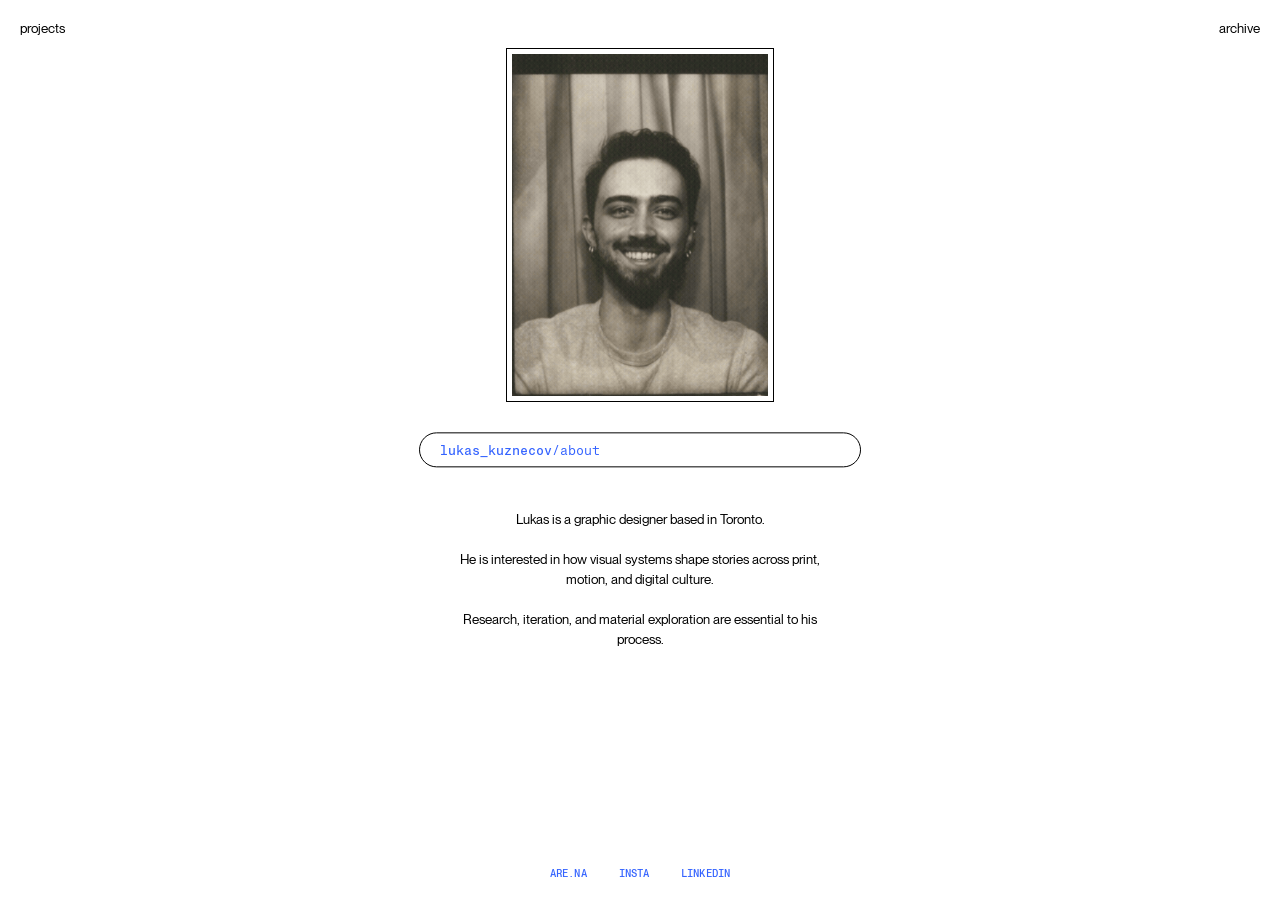
==== about.html @ 9484e3fe "Add portfolio files" ====
<!DOCTYPE html>
<html lang="en">
<head>
    <meta charset="UTF-8">
    <meta name="viewport" content="width=device-width, initial-scale=1.0">
    <title>About</title>
    <link rel="stylesheet" href="portfolio.css">
</head>
<body data-page="about">

    <nav class="menu-bar">
        <div class="menu-left">
            <span class="menu-name">LUKAS_KUZNECOV</span>
            <span class="menu-active-area"><span class="menu-active-label"></span><span class="menu-active-sizer" aria-hidden="true">/projects</span></span><span class="menu-hover-area"><span class="menu-hover-label"></span><span class="menu-hover-sizer" aria-hidden="true">/fashion_neurosis/editorial</span></span>
        </div>
    </nav>

    <a href="portfolio.html" class="corner-nav corner-left">PROJECTS</a>
    <a href="archive.html" class="corner-nav corner-right">ARCHIVE</a>

    <main class="about-page">
        <div class="about-above">
            <div class="about-card">
                <img src="about/portrait.gif" alt="Portrait">
            </div>
        </div>
        <div class="about-below">
            <p class="about-text">Lukas is a graphic designer based in Toronto.<br><br>He is interested in how visual systems shape stories across print, motion, and digital culture.<br><br>Research, iteration, and material exploration are essential to his process.</p>
        </div>
    </main>

    <footer class="about-footer">
        <a href="https://www.are.na/lukas-kuznecov/channels" target="_blank" class="about-footer-link">ARE.NA</a>
        <a href="https://www.instagram.com/lukacyte/" target="_blank" class="about-footer-link">INSTA</a>
        <a href="https://www.linkedin.com/in/lukaskuznecov/" target="_blank" class="about-footer-link">LINKEDIN</a>
    </footer>

    <script src="portfolio.js"></script>
</body>
</html>
---- portfolio.css ----
@font-face {
    font-family: 'PP Neue Montreal Mono';
    src: url('fonts/Neue Montreal Mono/web/PPNeueMontrealMono-Regular.woff2') format('woff2'),
         url('fonts/Neue Montreal Mono/web/PPNeueMontrealMono-Regular.woff') format('woff');
    font-weight: 400;
    font-style: normal;
}

@font-face {
    font-family: 'PP Neue Montreal Mono';
    src: url('fonts/Neue Montreal Mono/web/PPNeueMontrealMono-Medium.woff2') format('woff2'),
         url('fonts/Neue Montreal Mono/web/PPNeueMontrealMono-Medium.woff') format('woff');
    font-weight: 500;
    font-style: normal;
}

@font-face {
    font-family: 'PP Neue Montreal Mono';
    src: url('fonts/Neue Montreal Mono/web/PPNeueMontrealMono-Light.woff2') format('woff2'),
         url('fonts/Neue Montreal Mono/web/PPNeueMontrealMono-Light.woff') format('woff');
    font-weight: 300;
    font-style: normal;
}

* {
    margin: 0;
    padding: 0;
    box-sizing: border-box;
}

body {
    background-color: #ffffff;
    min-height: 100vh;
    font-family: 'PP Neue Montreal Mono', monospace;
    text-transform: lowercase;
    overflow-x: clip;
}

html {
    overflow-x: clip;
}

#three-container {
    position: fixed;
    top: 100px;
    left: 100px;
    right: 100px;
    bottom: 100px;
    z-index: 0;
    cursor: grab;
}

#three-container:active {
    cursor: grabbing;
}

.menu-bar {
    position: fixed;
    z-index: 9999;
    top: 50%;
    left: 50%;
    transform: translate(-50%, -50%);
    width: max-content;
    font-size: clamp(7px, 1.9vw, 13.33px);
    height: 2.65em;
    border-radius: 1.65em;
    border: 1.8px solid #000000;
    background-color: rgba(255, 255, 255, 0.8);
    display: flex;
    align-items: center;
    transition: top 1.1s cubic-bezier(0.76, 0, 0.24, 1),
                transform 1.1s cubic-bezier(0.76, 0, 0.24, 1);
}

.menu-bar.project-open {
    top: 28px;
    transform: translate(-50%, 0);
}

.menu-left {
    display: flex;
    align-items: center;
    margin-left: 1.5em;
    margin-right: 1.5em;
    white-space: nowrap;
}

/* ── Corner navigation links ──────────────────────────────────────────────── */
.corner-nav {
    position: fixed;
    top: 20px;
    font-family: 'PP Neue Montreal', sans-serif;
    font-weight: 400;
    font-size: clamp(7px, 1.9vw, 13.33px);
    color: #000000;
    text-decoration: none;
    z-index: 9999;
    user-select: none;
    white-space: nowrap;
    transition: opacity 0.5s ease;
}

.corner-nav.card-open {
    opacity: 0;
    pointer-events: none;
}

.corner-left {
    left: 20px;
}

.corner-right {
    right: 20px;
}

.corner-nav:hover {
    animation: flash 1.2s ease-in-out infinite;
}

@keyframes flash {
    0%, 100% { opacity: 1;   }
    50%       { opacity: 0.3; }
}

.menu-name {
    font-family: 'PP Neue Montreal Mono', monospace;
    font-weight: 500;
    color: #3463FF;
    user-select: none;
    white-space: nowrap;
}


/* Page sections */
.page {
    display: none;
}

.page.active-page {
    display: block;
}

/* Projects feed */
.projects-feed {
    position: relative;
}

.project-card {
    display: inline-flex;
    flex-direction: column;
    border: 1.8px solid #000000;
    border-radius: 0;
    padding: 5px;
    background: #ffffff;
    position: absolute;
    z-index: 1;
    cursor: pointer;
    user-select: none;
    transition: width  1.1s cubic-bezier(0.76, 0, 0.24, 1),
                height 1.1s cubic-bezier(0.76, 0, 0.24, 1),
                left   1.1s cubic-bezier(0.76, 0, 0.24, 1),
                top    1.1s cubic-bezier(0.76, 0, 0.24, 1),
                border-color 1.1s ease;
}

.project-card.bg-faded {
    border-color: transparent;
}

.project-card.expanded {
    cursor: pointer;
    z-index: 100;
}

.project-card.vertical.expanded {
    align-items: flex-start;
}

.project-card.horizontal img:not(.card-grid-img):not(.hover-img-preview) {
    display: block;
    width: auto;
    max-width: 90vw;
    height: auto;
    transition: width  1.1s cubic-bezier(0.76, 0, 0.24, 1),
                height 1.1s cubic-bezier(0.76, 0, 0.24, 1);
}

.project-card.vertical img:not(.card-grid-img):not(.hover-img-preview) {
    display: block;
    width: auto;
    max-width: 90vw;
    height: auto;
    transition: width 1.1s cubic-bezier(0.76, 0, 0.24, 1),
                height 1.1s cubic-bezier(0.76, 0, 0.24, 1);
}

/* ── Progressive blur-up for preview images ──────────────────────────────── */
.project-card > img:not(.card-grid-img):not(.hover-img-preview) {
    filter: blur(16px);
    transform: scale(1.04);
    transition: filter 0.9s ease, transform 0.9s ease,
                width  1.1s cubic-bezier(0.76, 0, 0.24, 1),
                height 1.1s cubic-bezier(0.76, 0, 0.24, 1);
    will-change: filter, transform;
}

.project-card > img.preview-loaded:not(.card-grid-img):not(.hover-img-preview) {
    filter: blur(0px);
    transform: scale(1);
}

.menu-active-area {
    position: relative;
    display: inline-block;
    white-space: nowrap;
}

.menu-active-sizer {
    display: inline-block;
    visibility: hidden;
    pointer-events: none;
    user-select: none;
    white-space: nowrap;
}

.menu-active-label {
    position: absolute;
    left: 0;
    top: 0;
    font-family: 'PP Neue Montreal Mono', monospace;
    color: #3463FF;
    white-space: nowrap;
    display: inline-block;
    opacity: 1;
    transition: opacity 0.5s ease;
}

.menu-hover-area {
    position: relative;
    display: inline-block;
    white-space: nowrap;
}

.menu-hover-sizer {
    display: inline-block;
    visibility: hidden;
    pointer-events: none;
    user-select: none;
    white-space: nowrap;
}

.menu-hover-label {
    position: absolute;
    left: 0;
    top: 0;
    color: #3463FF;
    white-space: nowrap;
    opacity: 0;
    transition: opacity 0.2s ease;
}

.menu-hover-label.visible {
    opacity: 1;
}


/* ── PP Neue Montreal (non-mono) ──────────────────────────────────────────── */
@font-face {
    font-family: 'PP Neue Montreal';
    src: url('fonts/Neue Montreal /PPNeueMontreal-Regular.woff2') format('woff2'),
         url('fonts/Neue Montreal /PPNeueMontreal-Regular.woff') format('woff');
    font-weight: 400;
    font-style: normal;
}

/* ── Expanded card detail layout ─────────────────────────────────────────── */
.card-detail {
    display: none;
    opacity: 0;
    transition: opacity 0.45s ease;
    padding: 20px 0 24px 0;
    width: 100%;
}

.card-detail.visible {
    opacity: 1;
}

.card-video {
    display: block;
    width: 100%;
    aspect-ratio: 16 / 9;
    margin-top: 32px;
    border: none;
}

.card-img-grid {
    display: flex;
    flex-direction: column;
    gap: 8px;
    margin-top: 32px;
    width: 100%;
}

.card-grid-img {
    display: block;
    width: 100%;
    height: auto;
}

.card-img-row {
    display: flex;
    flex-direction: row;
    gap: 8px;
    margin-top: 32px;
    width: 100%;
    padding-left: 32px;
    padding-right: 32px;
    box-sizing: border-box;
}

.card-img-row .card-grid-img {
    flex: 1 1 0;
    width: 0;
    height: auto;
    object-fit: cover;
}

.card-video-duo {
    display: flex;
    flex-direction: column;
    gap: 8px;
    margin-top: 32px;
    width: 100%;
}

.card-video-duo .card-video {
    width: 100%;
    margin-top: 0;
}

@media (min-width: 768px) {
    .card-video-duo {
        margin-top: 24px;
    }
}

@media (max-width: 767px) {
    .card-video-duo {
        padding-left: 0;
        padding-right: 0;
    }
}

.card-video-pair {
    display: flex;
    flex-direction: row;
    gap: 8px;
    margin-top: 32px;
    width: 100%;
}

.card-video-pair-item {
    min-width: 0;
}

.card-video-pair-item .card-video {
    display: block;
    width: 100%;
    height: 100%;
    margin-top: 0;
    aspect-ratio: unset;
}

.card-video-gap {
    display: block;
    height: 24px;
}

/* Rotation wrapper: contains a portrait iframe rotated 90° to appear landscape */
.card-video-rotate-wrap {
    position: relative;
    overflow: hidden;
    margin-top: 32px;
    width: 100%;
}

.card-video--rotated {
    position: absolute;
    transform: rotate(90deg);
    transform-origin: center center;
    margin-top: 0;
    border: none;
}

.card-image-grid {
    display: flex;
    gap: 25px;
    margin-top: 25px;
    margin-left: auto;
    padding-right: 3px;
}

.card-image-grid-col {
    flex: 1;
    min-width: 0;
    overflow: hidden;
}

.card-image-grid-col--span2 {
    flex: 2;
}

.card-grid-img {
    display: block;
    width: 100%;
    max-width: 100%;
    height: auto;
}

.card-grid-video {
    display: block;
    width: 100%;
    aspect-ratio: 16 / 9;
    border: none;
}

.card-title {
    font-family: 'PP Neue Montreal Mono', monospace;
    font-weight: 400;
    letter-spacing: -0.09em;
    line-height: 1;
    white-space: nowrap;
    text-transform: uppercase;
    color: #3463FF;
    margin-bottom: 24px;
    padding-left: 3px;
}

.card-info-grid {
    display: grid;
    grid-template-columns: repeat(3, 1fr);
    column-gap: 50px;
    padding: 0 3px 0 12px;
    align-items: start;
}

.card-labels-col {
    grid-column: 1;
    display: flex;
    flex-direction: column;
    gap: 2px;
}

.card-label-item {
    font-family: 'PP Neue Montreal Mono', monospace;
    font-weight: 400;
    font-size: 6pt;
    text-transform: none;
    color: #3463FF;
}

.card-body-col {
    grid-column: 2 / 4;
    margin-top: -3px;
}

.card-body-text {
    font-family: 'PP Neue Montreal', sans-serif;
    font-weight: 400;
    font-size: 10pt;
    line-height: 1.5;
    text-transform: none;
    color: #3463FF;
}

.card-body-link {
    color: inherit;
    text-decoration: none;
}

.hover-img-trigger {
    position: relative;
    text-decoration: underline;
    text-underline-offset: 3px;
    cursor: default;
}

.hover-img-preview {
    display: none;
    position: absolute;
    bottom: calc(100% + 10px);
    left: 50%;
    transform: translateX(-50%);
    width: 220px;
    height: auto;
    border: 1.8px solid #3463FF;
    pointer-events: none;
    z-index: 999;
}

@media (max-width: 767px) {
    .hover-img-preview {
        display: none !important;
    }
}

/* hover preview visibility controlled by JS */

/* ── Vertical card: image + detail side by side ──────────────────────────── */
.project-card.expanded.vertical {
    flex-direction: row;
    align-items: flex-start;
    gap: 25px;
}

.project-card.expanded.vertical .card-detail {
    flex: 1;
    min-width: 0;
    padding: 0 0 24px 0;
    align-self: flex-start;
}

.project-card.expanded.vertical .card-info-grid {
    grid-template-columns: 1fr;
    column-gap: 0;
    row-gap: 20px;
    padding-left: 5px;
}

.project-card.expanded.vertical .card-labels-col {
    grid-column: 1;
    grid-row: 1;
}

.project-card.expanded.vertical .card-body-col {
    grid-column: 1;
    grid-row: 2;
    margin-top: 0;
}

.project-card.expanded.vertical .card-title {
    margin-bottom: 12px;
}

@media (min-width: 768px) {
    .project-card.expanded.vertical .card-detail .card-video-pair,
    .project-card.expanded.vertical .card-detail .card-video {
        margin-top: 40px;
    }

    .project-card[data-title="SCI_AM"].expanded.vertical .card-detail > .card-video:not(.card-video--vertical) {
        margin-top: 56px;
    }

    .project-card[data-title="SCI_AM"].expanded.vertical .card-detail > .card-video-pair {
        margin-top: 24px;
    }
}

/* ── Mobile ──────────────────────────────────────────────────────────────── */
@media (max-width: 767px) {
    .menu-bar {
        font-size: clamp(7px, 2.3vw, 10px);
        max-width: calc(100vw - 24px);
    }

    /* Vertical expanded card: stack detail below image instead of side by side */
    .project-card.expanded.vertical {
        flex-direction: column;
        gap: 0;
    }

    .project-card.expanded.vertical .card-detail {
        padding: 14px 0 28px 0;
        align-self: stretch;
    }

    /* Smaller detail typography */
    .card-detail {
        padding: 14px 0 28px 0;
    }

    .card-info-grid {
        column-gap: 20px;
        grid-template-columns: 1fr;
        row-gap: 12px;
        padding-left: 6px;
    }

    .card-labels-col {
        grid-column: 1;
        grid-row: 1;
    }

    .card-body-col {
        grid-column: 1;
        grid-row: 2;
    }

    .card-label-item {
        font-size: 5pt;
    }

    .card-body-text {
        font-size: 8pt;
        line-height: 1.4;
    }

    .card-title {
        margin-bottom: 16px;
    }
}

/* ── About page ───────────────────────────────────────────────────────────── */
.about-page {
    display: flex;
    flex-direction: column;
    align-items: center;
    min-height: 100vh;
}

/* Top half: portrait sits above the centred menu bar */
.about-above {
    height: 50vh;
    display: flex;
    align-items: center;
    justify-content: center;
    padding: 48px 0;
    box-sizing: border-box;
}

.about-card {
    border: 1.8px solid #000000;
    padding: 5px;
    background: #ffffff;
    display: inline-flex;
    max-height: 100%;
    box-sizing: border-box;
}

.about-card img {
    display: block;
    width: auto;
    height: auto;
    max-height: calc(50vh - 96px - 12px); /* 96px = top+bottom padding, 12px = card padding */
    max-width: min(90vw, 400px);
    object-fit: contain;
}

/* Bottom half: text appears below the menu bar */
.about-below {
    min-height: 50vh;
    display: flex;
    align-items: flex-start;
    justify-content: center;
    padding: 60px 24px 120px;
    box-sizing: border-box;
}

.about-text {
    font-family: 'PP Neue Montreal', sans-serif;
    font-weight: 400;
    font-size: 10pt;
    line-height: 1.5;
    color: #000000;
    text-align: center;
    text-transform: none;
    max-width: 400px;
    width: 90vw;
}

.archive-feed {
    position: relative;
    width: 100%;
    box-sizing: border-box;
}

.archive-item {
    position: absolute;
    width: 400px;
    border: 1.8px solid #000000;
    padding: 5px;
    background: #ffffff;
    box-sizing: border-box;
    cursor: default;
    display: block;
}

.archive-item img {
    display: block;
    width: 100%;
    height: auto;
}

.archive-video {
    display: block;
    width: 100%;
    border: none;
}

@media (max-width: 767px) {
    .archive-item {
        width: 200px;
    }
}

@media (max-width: 767px) {
    .about-text {
        font-size: 8.5pt;
    }
}

.about-footer {
    position: fixed;
    bottom: 20px;
    left: 0;
    width: 100%;
    display: flex;
    justify-content: center;
    gap: 2em;
    z-index: 9999;
}

.about-footer-link {
    font-family: 'PP Neue Montreal Mono', monospace;
    font-weight: 500;
    font-size: 8pt;
    text-transform: uppercase;
    color: #3463FF;
    text-decoration: none;
    letter-spacing: 0.01em;
    white-space: nowrap;
}

.about-footer-link:hover {
    animation: flash 1.2s ease-in-out infinite;
}

@media (max-width: 767px) {
    .about-footer-link {
        font-size: 6.5pt;
    }
}
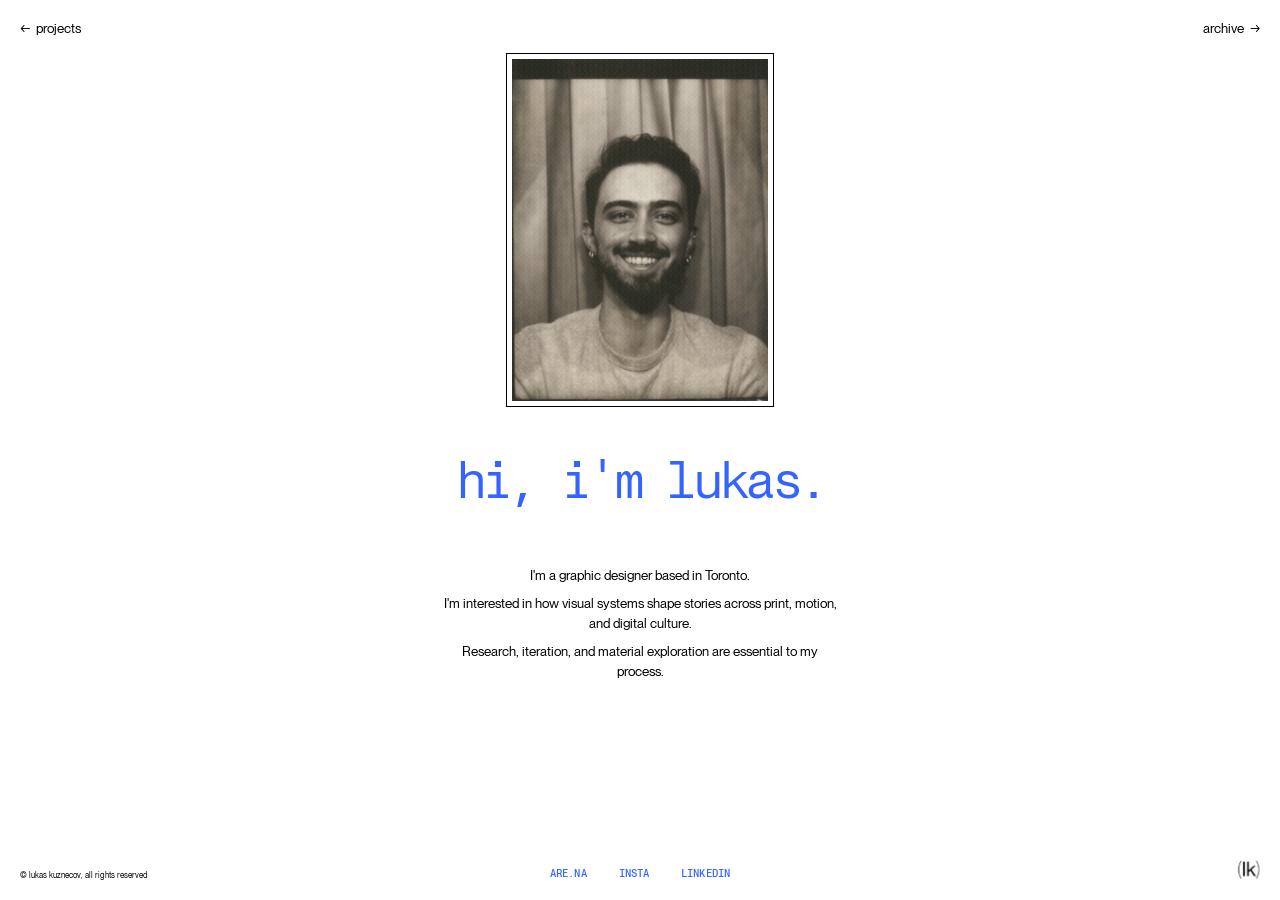
==== commit bfbf8360: "FIX2 changed about page - updated menu functionality - updated image load in" ====
--- a/about.html
+++ b/about.html
@@ -3,20 +3,19 @@
 <head>
     <meta charset="UTF-8">
     <meta name="viewport" content="width=device-width, initial-scale=1.0">
-    <title>About</title>
+    <title>LUKAS — About</title>
+    <meta name="title" content="lukas kuznecov - portfolio">
+    <meta name="description" content="Lukas is a graphic designer based in Toronto. He is interested in how visual systems shape stories across print, motion, and digital culture. Research, iteration, and material exploration are essential to his process.">
+    <link rel="icon" href="favicon(light).png" media="(prefers-color-scheme: light)">
+    <link rel="icon" href="favicon(dark).png" media="(prefers-color-scheme: dark)">
     <link rel="stylesheet" href="portfolio.css">
 </head>
 <body data-page="about">
 
-    <nav class="menu-bar">
-        <div class="menu-left">
-            <span class="menu-name">LUKAS_KUZNECOV</span>
-            <span class="menu-active-area"><span class="menu-active-label"></span><span class="menu-active-sizer" aria-hidden="true">/projects</span></span><span class="menu-hover-area"><span class="menu-hover-label"></span><span class="menu-hover-sizer" aria-hidden="true">/fashion_neurosis/editorial</span></span>
-        </div>
-    </nav>
-
-    <a href="portfolio.html" class="corner-nav corner-left">PROJECTS</a>
+    <a href="index.html" class="corner-nav corner-left">PROJECTS</a>
     <a href="archive.html" class="corner-nav corner-right">ARCHIVE</a>
+    <div class="copyright-nav"><span>© lukas kuznecov,</span> <span class="copyright-break">all rights reserved</span></div>
+    <img class="corner-favicon" src="favicon(light).png" alt="" aria-hidden="true">
 
     <main class="about-page">
         <div class="about-above">
@@ -25,7 +24,14 @@
             </div>
         </div>
         <div class="about-below">
-            <p class="about-text">Lukas is a graphic designer based in Toronto.<br><br>He is interested in how visual systems shape stories across print, motion, and digital culture.<br><br>Research, iteration, and material exploration are essential to his process.</p>
+            <h1 class="about-greeting">hi, i'm lukas.</h1>
+            <div class="about-description-wrap">
+                <div class="about-text">
+                    <p>I'm a graphic designer based in Toronto.</p>
+                    <p>I'm interested in how visual systems shape stories across print, motion, and digital culture.</p>
+                    <p>Research, iteration, and material exploration are essential to my process.</p>
+                </div>
+            </div>
         </div>
     </main>
 
--- a/portfolio.css
+++ b/portfolio.css
@@ -64,7 +64,7 @@
     font-size: clamp(7px, 1.9vw, 13.33px);
     height: 2.65em;
     border-radius: 1.65em;
-    border: 1.8px solid #000000;
+    border: clamp(0.8px, 0.13vw, 1.8px) solid #000000;
     background-color: rgba(255, 255, 255, 0.8);
     display: flex;
     align-items: center;
@@ -77,6 +77,11 @@
     transform: translate(-50%, 0);
 }
 
+.menu-bar.archive-open {
+    top: 63px;
+    transform: translate(-50%, 0);
+}
+
 .menu-left {
     display: flex;
     align-items: center;
@@ -86,7 +91,9 @@
 }
 
 /* ── Corner navigation links ──────────────────────────────────────────────── */
-.corner-nav {
+.corner-nav,
+.return-nav,
+.copyright-nav {
     position: fixed;
     top: 20px;
     font-family: 'PP Neue Montreal', sans-serif;
@@ -94,13 +101,18 @@
     font-size: clamp(7px, 1.9vw, 13.33px);
     color: #000000;
     text-decoration: none;
+    background: none;
+    border: 0;
+    padding: 0;
     z-index: 9999;
     user-select: none;
     white-space: nowrap;
     transition: opacity 0.5s ease;
 }
 
-.corner-nav.card-open {
+.corner-nav.card-open,
+.copyright-nav.card-open,
+.corner-favicon.card-open {
     opacity: 0;
     pointer-events: none;
 }
@@ -109,12 +121,66 @@
     left: 20px;
 }
 
+.return-nav {
+    left: 20px;
+    opacity: 0;
+    pointer-events: none;
+    cursor: pointer;
+}
+
+.copyright-nav {
+    top: auto;
+    bottom: 20px;
+    left: 20px;
+    font-size: clamp(5px, 0.95vw, 8px);
+}
+
+.copyright-break {
+    display: inline;
+}
+
+.corner-favicon {
+    position: fixed;
+    right: 16px;
+    bottom: 16px;
+    width: 30px;
+    height: 30px;
+    z-index: 9999;
+    user-select: none;
+    pointer-events: none;
+    transition: opacity 0.5s ease;
+}
+
+.corner-left::before,
+.return-nav::before {
+    content: '←';
+    margin-right: 0.45em;
+}
+
+.return-nav.visible {
+    opacity: 1;
+    pointer-events: auto;
+}
+
 .corner-right {
     right: 20px;
 }
 
-.corner-nav:hover {
+.corner-right::after {
+    content: '→';
+    margin-left: 0.45em;
+}
+
+.corner-nav:hover,
+.return-nav:hover {
+    color: #3463FF;
+}
+
+.corner-nav:hover::before,
+.corner-nav:hover::after,
+.return-nav:hover::before {
     animation: flash 1.2s ease-in-out infinite;
+    display: inline-block; /* animation requires a block/inline-block context */
 }
 
 @keyframes flash {
@@ -143,6 +209,11 @@
 /* Projects feed */
 .projects-feed {
     position: relative;
+}
+
+.projects-feed:not(.is-laid-out) .project-card,
+.archive-feed:not(.is-laid-out) .archive-item {
+    visibility: hidden;
 }
 
 .project-card {
@@ -194,19 +265,10 @@
                 height 1.1s cubic-bezier(0.76, 0, 0.24, 1);
 }
 
-/* ── Progressive blur-up for preview images ──────────────────────────────── */
+/* ── Preview image size transitions ──────────────────────────────────────── */
 .project-card > img:not(.card-grid-img):not(.hover-img-preview) {
-    filter: blur(16px);
-    transform: scale(1.04);
-    transition: filter 0.9s ease, transform 0.9s ease,
-                width  1.1s cubic-bezier(0.76, 0, 0.24, 1),
+    transition: width  1.1s cubic-bezier(0.76, 0, 0.24, 1),
                 height 1.1s cubic-bezier(0.76, 0, 0.24, 1);
-    will-change: filter, transform;
-}
-
-.project-card > img.preview-loaded:not(.card-grid-img):not(.hover-img-preview) {
-    filter: blur(0px);
-    transform: scale(1);
 }
 
 .menu-active-area {
@@ -294,6 +356,33 @@
     border: none;
 }
 
+.project-card[data-title="PURPLE_PAGES"] > img:not(.card-grid-img):not(.hover-img-preview),
+.project-card[data-title="PURPLE_PAGES"] .card-video {
+    border-radius: 0 0 4px 4px;
+    overflow: hidden;
+}
+
+.pp-clip-wrap {
+    display: contents;
+}
+
+.pp-clip-wrap:has(> img) {
+    display: block;
+    border-radius: 0 0 4px 4px;
+    overflow: hidden;
+    line-height: 0;
+}
+
+.pp-clip-wrap:has(> .card-video) {
+    display: block;
+    border-radius: 0 0 4px 4px;
+    overflow: hidden;
+    margin-top: 32px;
+}
+
+.pp-clip-wrap > .card-video {
+    margin-top: 0;
+}
 .card-img-grid {
     display: flex;
     flex-direction: column;
@@ -560,6 +649,37 @@
 
 /* ── Mobile ──────────────────────────────────────────────────────────────── */
 @media (max-width: 767px) {
+    .corner-nav,
+    .return-nav {
+        top: 12px;
+    }
+
+    .corner-left,
+    .return-nav,
+    .copyright-nav {
+        left: 12px;
+    }
+
+    .copyright-nav {
+        bottom: 12px;
+        font-size: 5px;
+    }
+
+    .corner-favicon {
+        right: 8px;
+        bottom: 8px;
+        width: 15px;
+        height: 15px;
+    }
+
+    .copyright-break {
+        display: block;
+    }
+
+    .corner-right {
+        right: 12px;
+    }
+
     .menu-bar {
         font-size: clamp(7px, 2.3vw, 10px);
         max-width: calc(100vw - 24px);
@@ -620,14 +740,25 @@
     min-height: 100vh;
 }
 
+body[data-page="about"] {
+    display: flex;
+    flex-direction: column;
+    min-height: 100vh;
+}
+
+body[data-page="about"] .about-page {
+    flex: 1;
+}
+
 /* Top half: portrait sits above the centred menu bar */
 .about-above {
     height: 50vh;
     display: flex;
     align-items: center;
     justify-content: center;
-    padding: 48px 0;
+    padding: 48px 0 38px;
     box-sizing: border-box;
+    flex-shrink: 0;
 }
 
 .about-card {
@@ -650,11 +781,12 @@
 
 /* Bottom half: text appears below the menu bar */
 .about-below {
-    min-height: 50vh;
-    display: flex;
-    align-items: flex-start;
-    justify-content: center;
-    padding: 60px 24px 120px;
+    flex: 1;
+    display: flex;
+    flex-direction: column;
+    align-items: center;
+    justify-content: flex-start;
+    padding: 4px 24px 0;
     box-sizing: border-box;
 }
 
@@ -667,7 +799,65 @@
     text-align: center;
     text-transform: none;
     max-width: 400px;
-    width: 90vw;
+}
+
+.about-text p {
+    margin: 0;
+}
+
+.about-text p + p {
+    margin-top: 0.6em;
+}
+
+.about-greeting {
+    font-family: 'PP Neue Montreal Mono', monospace;
+    font-weight: 400;
+    letter-spacing: -0.09em;
+    line-height: 1;
+    color: #3463FF;
+    text-transform: lowercase;
+    font-size: 52px;
+    white-space: nowrap;
+    margin: 0;
+    padding: 0;
+    text-align: center;
+}
+
+.about-description-wrap {
+    display: flex;
+    align-items: center;
+    justify-content: center;
+    width: 100%;
+    margin-top: 60px;
+}
+
+@media (max-width: 767px) {
+    .about-above {
+        height: 35vh;
+        padding-bottom: 16px;
+    }
+
+    .about-card img {
+        max-height: calc(35vh - 96px - 12px);
+        max-width: min(60vw, 220px);
+    }
+
+    .about-greeting {
+        font-size: 28px;
+    }
+
+    .about-below {
+        padding: 0px calc(12px + 10.5vw) 0;
+    }
+
+    .about-description-wrap {
+        margin-top: 40px;
+    }
+
+    .about-text {
+        max-width: 100%;
+        width: 100%;
+    }
 }
 
 .archive-feed {
